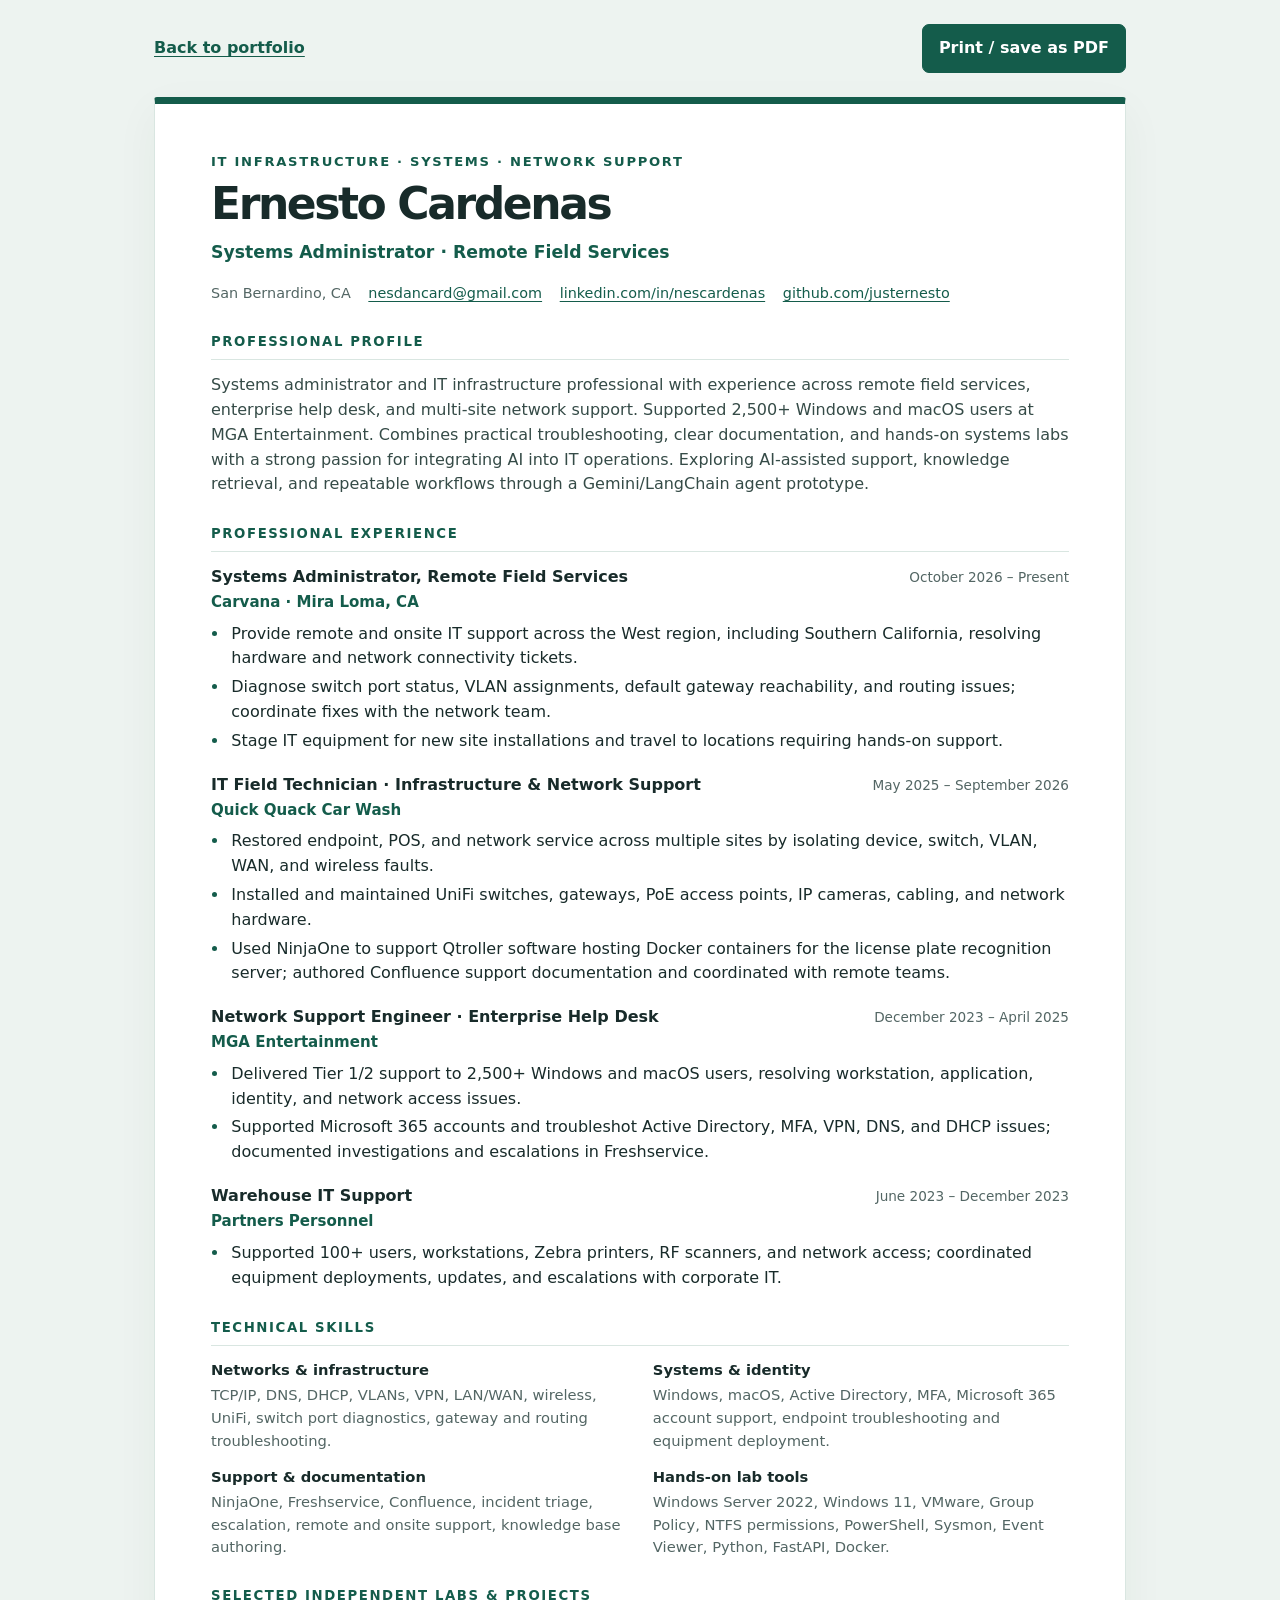
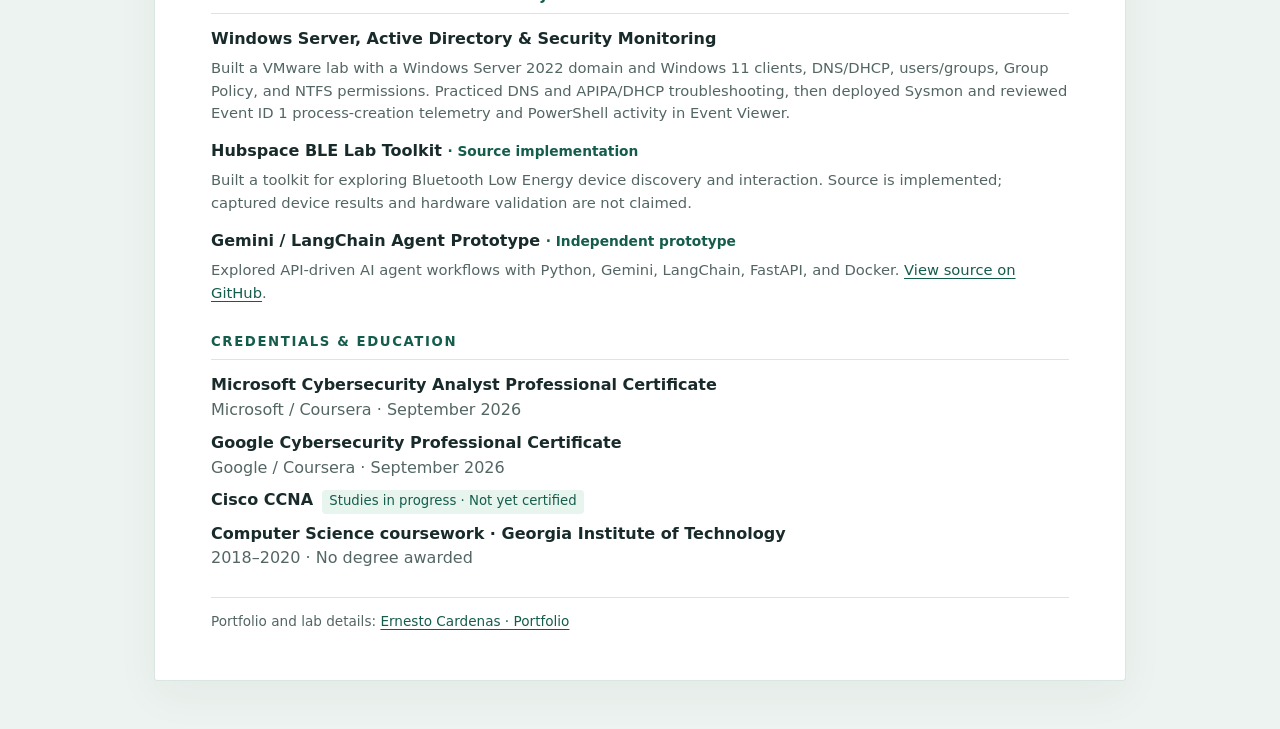
==== resume.html @ 732d1812 "Refresh portfolio with current experience, lab case studies, and interactive systems design" ====
<!DOCTYPE html>
<html lang="en">
<head>
  <meta charset="UTF-8">
  <meta name="viewport" content="width=device-width, initial-scale=1">
  <meta name="description" content="Ernesto Cardenas — Systems Administrator, Remote Field Services. Experience in IT infrastructure, enterprise support, networking, and hands-on systems labs.">
  <meta name="theme-color" content="#164f43">
  <title>Résumé · Ernesto Cardenas</title>
  <style>
    :root { color-scheme: light; --ink:#182b2a; --muted:#536664; --accent:#145c4b; --line:#d9e6e1; --mint:#e7f5ee; }
    * { box-sizing:border-box; }
    html { font-size:16px; }
    body { margin:0; color:var(--ink); background:#edf3f0; font-family:system-ui,-apple-system,BlinkMacSystemFont,"Segoe UI",sans-serif; line-height:1.55; }
    a { color:var(--accent); text-underline-offset:.2em; overflow-wrap:anywhere; }
    a:hover { text-decoration-thickness:2px; }
    a:focus-visible,button:focus-visible { outline:3px solid #16846b; outline-offset:4px; }
    .skip-link { position:fixed; top:.75rem; left:.75rem; padding:.6rem 1rem; background:white; transform:translateY(-200%); z-index:10; }
    .skip-link:focus { transform:translateY(0); }
    .toolbar { max-width:1020px; margin:1.5rem auto; padding:0 1.5rem; display:flex; justify-content:space-between; align-items:center; gap:1rem; }
    .toolbar a { font-weight:650; }
    button { border:1px solid var(--accent); border-radius:7px; padding:.7rem 1rem; color:white; background:var(--accent); font:inherit; font-weight:650; cursor:pointer; }
    button:hover { background:#0d4538; }
    .sheet { max-width:972px; margin:0 auto 3rem; padding:3rem 3.5rem; border:1px solid var(--line); border-top:7px solid var(--accent); border-radius:3px; background:#fff; box-shadow:0 14px 45px #163c2e0c; }
    header { margin-bottom:1.7rem; }
    .eyebrow { margin:0 0 .45rem; color:var(--accent); font-size:.82rem; font-weight:750; letter-spacing:.13em; text-transform:uppercase; }
    h1 { margin:0; font-size:2.75rem; line-height:1.1; letter-spacing:-.055em; font-weight:750; }
    .role { margin:.7rem 0 1rem; color:var(--accent); font-size:1.08rem; font-weight:650; }
    .contact { display:flex; flex-wrap:wrap; gap:.35rem 1.1rem; margin:0; padding:0; list-style:none; color:var(--muted); font-size:.9rem; }
    section { margin-top:1.7rem; }
    h2 { margin:0 0 .85rem; padding-bottom:.4rem; border-bottom:1px solid var(--line); color:var(--accent); font-size:.83rem; font-weight:800; letter-spacing:.12em; text-transform:uppercase; }
    h3 { margin:0; font-size:1rem; line-height:1.35; font-weight:750; }
    p { margin:.45rem 0 0; }
    .summary { color:#354b47; }
    .job { margin-bottom:1.25rem; }
    .job:last-child { margin-bottom:0; }
    .job-top { display:flex; align-items:baseline; justify-content:space-between; gap:1rem; }
    .dates { flex-shrink:0; color:var(--muted); font-size:.85rem; white-space:nowrap; }
    .employer { margin:.2rem 0 .45rem; color:var(--accent); font-size:.94rem; font-weight:600; }
    ul.details { margin:.35rem 0 0; padding-left:1.15rem; }
    .details li { margin:.25rem 0; padding-left:.12rem; }
    .details li::marker { color:var(--accent); }
    .skills { display:grid; grid-template-columns:1fr 1fr; gap:.8rem 1.6rem; margin:0; }
    .skills div { min-width:0; }
    dt { margin:0 0 .15rem; font-weight:750; font-size:.92rem; }
    dd { margin:0; color:var(--muted); font-size:.92rem; }
    .project { margin-bottom:.95rem; }
    .project p { color:var(--muted); font-size:.92rem; }
    .project:last-child { margin-bottom:0; }
    .project-status { color:var(--accent); font-size:.86rem; font-weight:600; }
    .credential-list { margin:0; padding:0; list-style:none; }
    .credential-list li { margin:.5rem 0; }
    .credential-list span { color:var(--muted); }
    .learning { display:inline-block; padding:.1rem .45rem; margin-left:.25rem; border-radius:4px; background:var(--mint); color:var(--accent) !important; font-size:.83rem; }
    footer { margin-top:1.6rem; padding-top:.8rem; border-top:1px solid var(--line); color:var(--muted); font-size:.85rem; }
    @media (max-width:700px) {
      .toolbar { margin:1rem auto; padding:0 1rem; }
      .sheet { margin:0 .7rem 1rem; padding:2rem 1.25rem; }
      h1 { font-size:2.2rem; }
      .job-top { display:block; }
      .dates { display:block; margin-top:.2rem; }
      .skills { grid-template-columns:1fr; }
      .contact { display:block; }
      .contact li { margin-top:.2rem; }
    }
    @media print {
      @page { size:letter; margin:.5in; }
      html { font-size:10pt; }
      body { background:white; line-height:1.35; -webkit-print-color-adjust:exact; print-color-adjust:exact; }
      .toolbar,.skip-link { display:none; }
      .sheet { max-width:none; margin:0; padding:0; border:0; border-radius:0; box-shadow:none; }
      header { margin-bottom:.9rem; padding-top:.5rem; border-top:4px solid var(--accent); }
      h1 { font-size:26pt; }
      .role { margin:.4rem 0 .5rem; }
      section { margin-top:1rem; }
      h2 { margin-bottom:.5rem; padding-bottom:.25rem; break-after:avoid; }
      .job { margin-bottom:.7rem; break-inside:avoid; }
      .job-top { display:flex; }
      .dates { display:inline; margin:0; }
      .skills { display:grid; grid-template-columns:1fr 1fr; gap:.5rem 1.3rem; }
      .project { margin-bottom:.6rem; break-inside:avoid; }
      .credential-list li { margin:.35rem 0; break-inside:avoid; }
      .contact { display:flex; }
      footer { margin-top:.9rem; padding-top:.5rem; }
      a { color:inherit; text-decoration:none; }
      p,li { orphans:2; widows:2; }
    }
  </style>
</head>
<body>
  <a class="skip-link" href="#resume">Skip to résumé</a>
  <div class="toolbar" aria-label="Résumé actions">
    <a href="index.html">Back to portfolio</a>
    <button type="button" id="print-resume">Print / save as PDF</button>
  </div>
  <main class="sheet" id="resume">
    <header>
      <p class="eyebrow">IT infrastructure · Systems · Network support</p>
      <h1>Ernesto Cardenas</h1>
      <p class="role">Systems Administrator · Remote Field Services</p>
      <ul class="contact" aria-label="Contact information">
        <li>San Bernardino, CA</li>
        <li><a href="mailto:nesdancard@gmail.com">nesdancard@gmail.com</a></li>
        <li><a href="https://www.linkedin.com/in/nescardenas" target="_blank" rel="noopener noreferrer">linkedin.com/in/nescardenas</a></li>
        <li><a href="https://github.com/justernesto" target="_blank" rel="noopener noreferrer">github.com/justernesto</a></li>
      </ul>
    </header>

    <section aria-labelledby="summary-title">
      <h2 id="summary-title">Professional profile</h2>
      <p class="summary">Systems administrator and IT infrastructure professional with experience across remote field services, enterprise help desk, and multi-site network support. Supported 2,500+ Windows and macOS users at MGA Entertainment. Combines practical troubleshooting, clear documentation, and hands-on systems labs with a strong passion for integrating AI into IT operations. Exploring AI-assisted support, knowledge retrieval, and repeatable workflows through a Gemini/LangChain agent prototype.</p>
    </section>

    <section aria-labelledby="experience-title">
      <h2 id="experience-title">Professional experience</h2>
      <article class="job">
        <div class="job-top"><h3>Systems Administrator, Remote Field Services</h3><span class="dates">October 2026 – Present</span></div>
        <p class="employer">Carvana · Mira Loma, CA</p>
        <ul class="details">
          <li>Provide remote and onsite IT support across the West region, including Southern California, resolving hardware and network connectivity tickets.</li>
          <li>Diagnose switch port status, VLAN assignments, default gateway reachability, and routing issues; coordinate fixes with the network team.</li>
          <li>Stage IT equipment for new site installations and travel to locations requiring hands-on support.</li>
        </ul>
      </article>
      <article class="job">
        <div class="job-top"><h3>IT Field Technician · Infrastructure &amp; Network Support</h3><span class="dates">May 2025 – September 2026</span></div>
        <p class="employer">Quick Quack Car Wash</p>
        <ul class="details">
          <li>Restored endpoint, POS, and network service across multiple sites by isolating device, switch, VLAN, WAN, and wireless faults.</li>
          <li>Installed and maintained UniFi switches, gateways, PoE access points, IP cameras, cabling, and network hardware.</li>
          <li>Used NinjaOne to support Qtroller software hosting Docker containers for the license plate recognition server; authored Confluence support documentation and coordinated with remote teams.</li>
        </ul>
      </article>
      <article class="job">
        <div class="job-top"><h3>Network Support Engineer · Enterprise Help Desk</h3><span class="dates">December 2023 – April 2025</span></div>
        <p class="employer">MGA Entertainment</p>
        <ul class="details">
          <li>Delivered Tier 1/2 support to 2,500+ Windows and macOS users, resolving workstation, application, identity, and network access issues.</li>
          <li>Supported Microsoft 365 accounts and troubleshot Active Directory, MFA, VPN, DNS, and DHCP issues; documented investigations and escalations in Freshservice.</li>
        </ul>
      </article>
      <article class="job">
        <div class="job-top"><h3>Warehouse IT Support</h3><span class="dates">June 2023 – December 2023</span></div>
        <p class="employer">Partners Personnel</p>
        <ul class="details">
          <li>Supported 100+ users, workstations, Zebra printers, RF scanners, and network access; coordinated equipment deployments, updates, and escalations with corporate IT.</li>
        </ul>
      </article>
    </section>

    <section aria-labelledby="skills-title">
      <h2 id="skills-title">Technical skills</h2>
      <dl class="skills">
        <div><dt>Networks &amp; infrastructure</dt><dd>TCP/IP, DNS, DHCP, VLANs, VPN, LAN/WAN, wireless, UniFi, switch port diagnostics, gateway and routing troubleshooting.</dd></div>
        <div><dt>Systems &amp; identity</dt><dd>Windows, macOS, Active Directory, MFA, Microsoft 365 account support, endpoint troubleshooting and equipment deployment.</dd></div>
        <div><dt>Support &amp; documentation</dt><dd>NinjaOne, Freshservice, Confluence, incident triage, escalation, remote and onsite support, knowledge base authoring.</dd></div>
        <div><dt>Hands-on lab tools</dt><dd>Windows Server 2022, Windows 11, VMware, Group Policy, NTFS permissions, PowerShell, Sysmon, Event Viewer, Python, FastAPI, Docker.</dd></div>
      </dl>
    </section>

    <section aria-labelledby="projects-title">
      <h2 id="projects-title">Selected independent labs &amp; projects</h2>
      <article class="project">
        <h3>Windows Server, Active Directory &amp; Security Monitoring</h3>
        <p>Built a VMware lab with a Windows Server 2022 domain and Windows 11 clients, DNS/DHCP, users/groups, Group Policy, and NTFS permissions. Practiced DNS and APIPA/DHCP troubleshooting, then deployed Sysmon and reviewed Event ID 1 process-creation telemetry and PowerShell activity in Event Viewer.</p>
      </article>
      <article class="project">
        <h3>Hubspace BLE Lab Toolkit <span class="project-status">· Source implementation</span></h3>
        <p>Built a toolkit for exploring Bluetooth Low Energy device discovery and interaction. Source is implemented; captured device results and hardware validation are not claimed.</p>
      </article>
      <article class="project">
        <h3>Gemini / LangChain Agent Prototype <span class="project-status">· Independent prototype</span></h3>
        <p>Explored API-driven AI agent workflows with Python, Gemini, LangChain, FastAPI, and Docker. <a href="https://github.com/justernesto/ai-agents" target="_blank" rel="noopener noreferrer">View source on GitHub</a>.</p>
      </article>
    </section>

    <section aria-labelledby="education-title">
      <h2 id="education-title">Credentials &amp; education</h2>
      <ul class="credential-list">
        <li><strong>Microsoft Cybersecurity Analyst Professional Certificate</strong><br><span>Microsoft / Coursera · September 2026</span></li>
        <li><strong>Google Cybersecurity Professional Certificate</strong><br><span>Google / Coursera · September 2026</span></li>
        <li><strong>Cisco CCNA</strong> <span class="learning">Studies in progress · Not yet certified</span></li>
        <li><strong>Computer Science coursework · Georgia Institute of Technology</strong><br><span>2018–2020 · No degree awarded</span></li>
      </ul>
    </section>
    <footer>Portfolio and lab details: <a href="index.html">Ernesto Cardenas · Portfolio</a></footer>
  </main>
  <script>
    document.getElementById('print-resume').addEventListener('click', function () { window.print(); });
  </script>
</body>
</html>
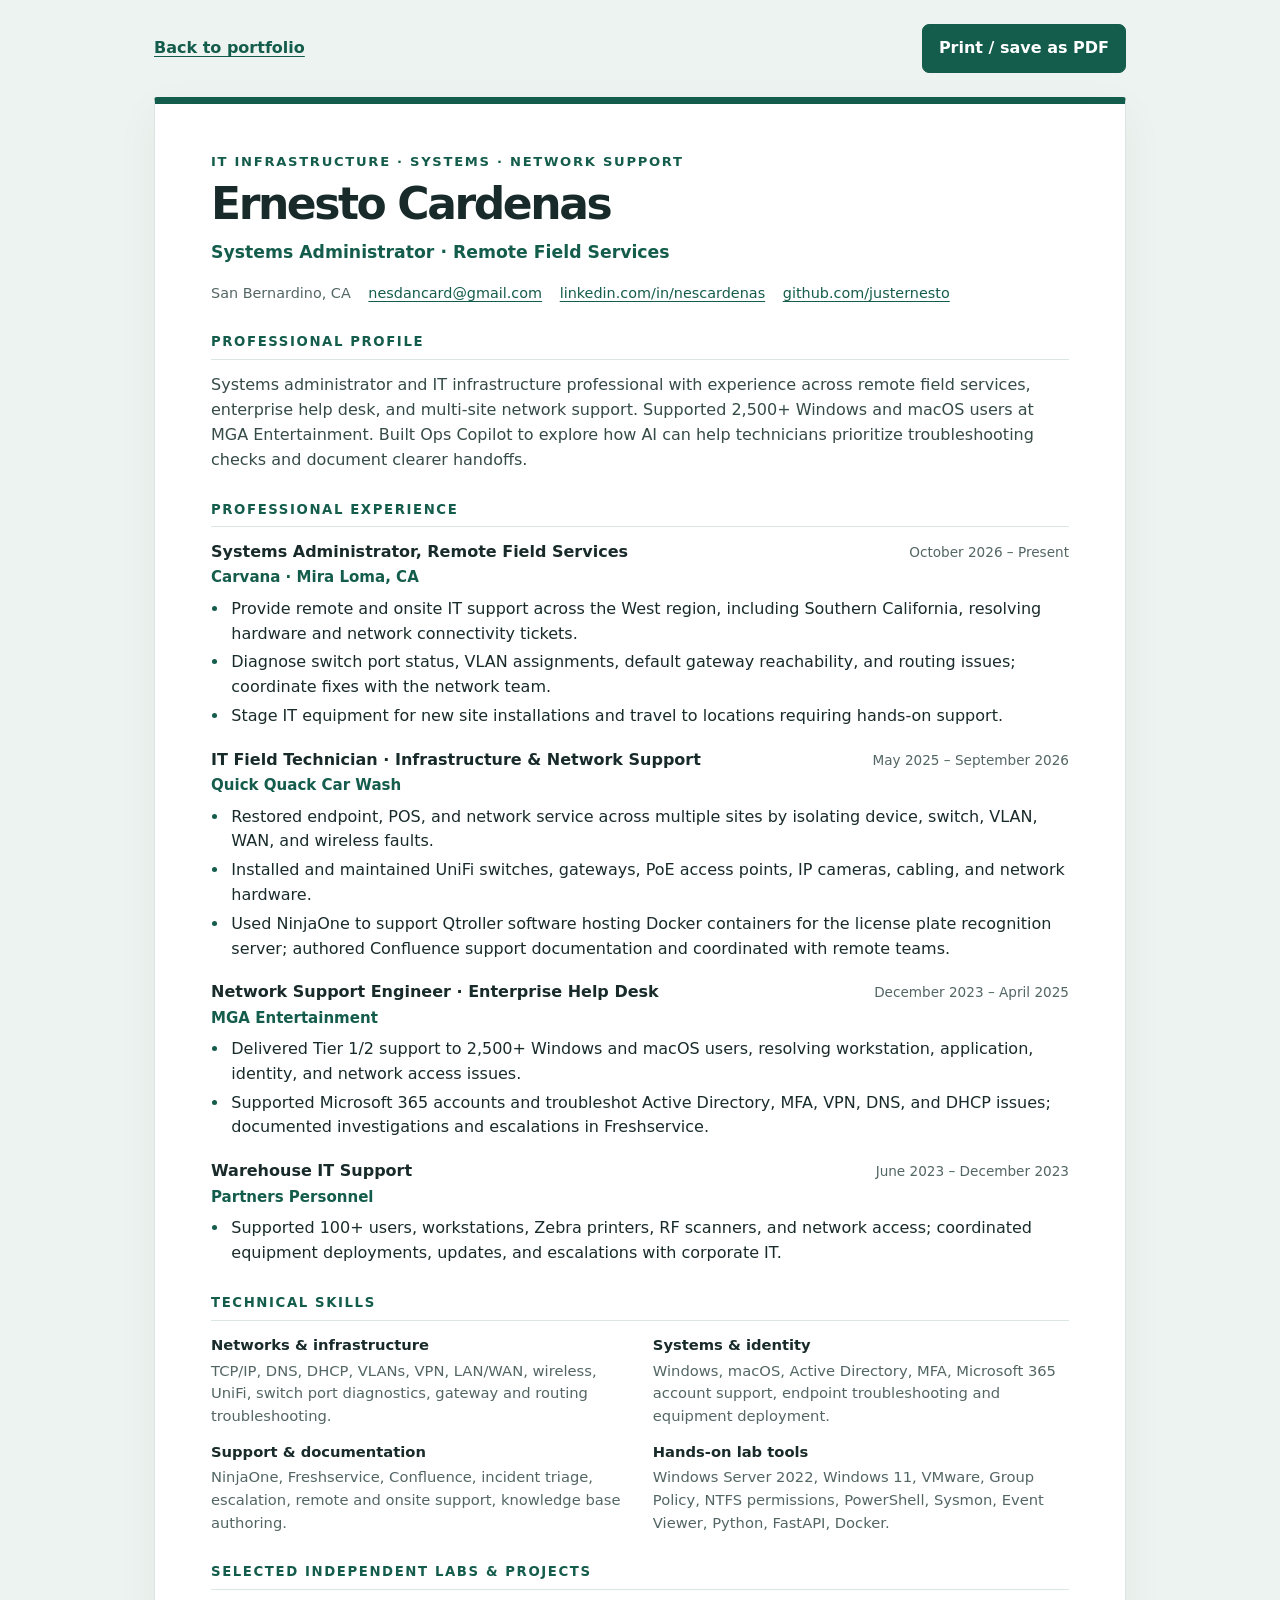
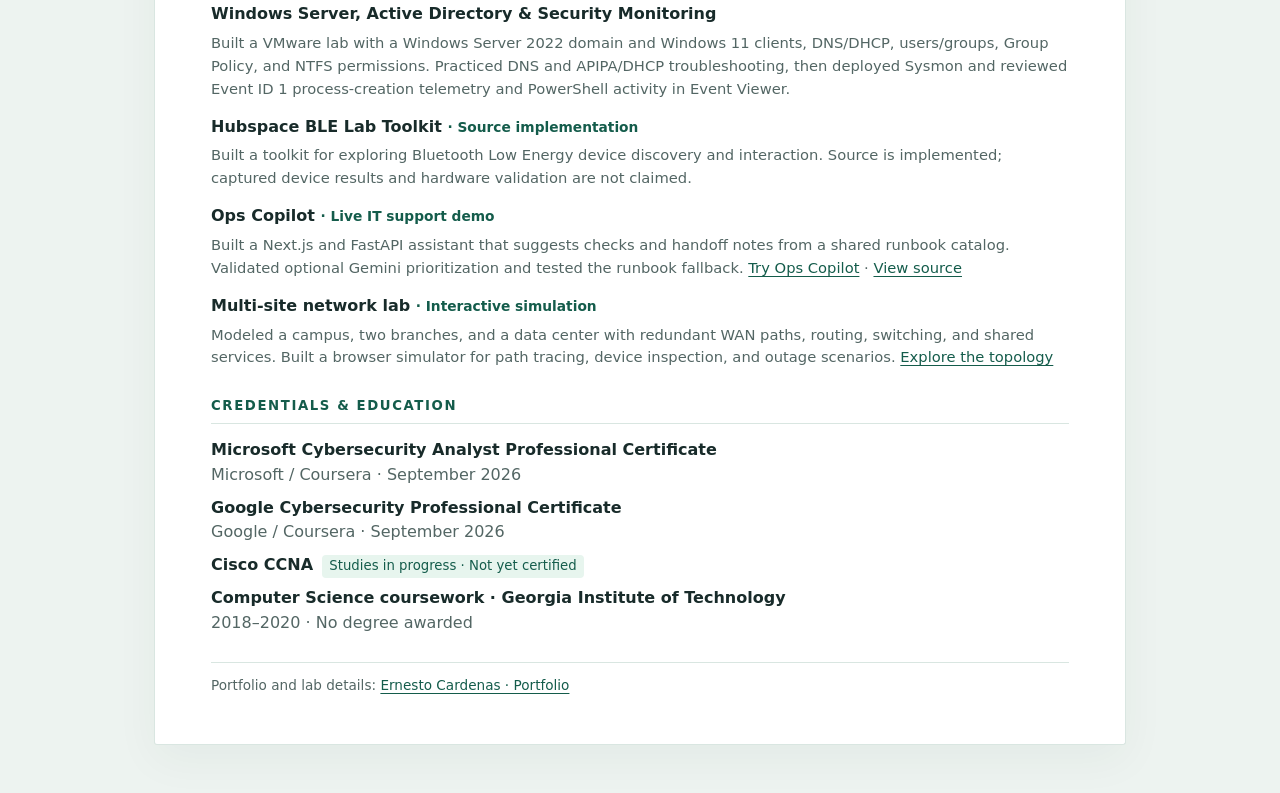
==== commit 04cc2806: "Feature Ops Copilot and expand the multi-site network topology lab" ====
--- a/resume.html
+++ b/resume.html
@@ -107,7 +107,7 @@
 
     <section aria-labelledby="summary-title">
       <h2 id="summary-title">Professional profile</h2>
-      <p class="summary">Systems administrator and IT infrastructure professional with experience across remote field services, enterprise help desk, and multi-site network support. Supported 2,500+ Windows and macOS users at MGA Entertainment. Combines practical troubleshooting, clear documentation, and hands-on systems labs with a strong passion for integrating AI into IT operations. Exploring AI-assisted support, knowledge retrieval, and repeatable workflows through a Gemini/LangChain agent prototype.</p>
+      <p class="summary">Systems administrator and IT infrastructure professional with experience across remote field services, enterprise help desk, and multi-site network support. Supported 2,500+ Windows and macOS users at MGA Entertainment. Built Ops Copilot to explore how AI can help technicians prioritize troubleshooting checks and document clearer handoffs.</p>
     </section>
 
     <section aria-labelledby="experience-title">
@@ -168,8 +168,12 @@
         <p>Built a toolkit for exploring Bluetooth Low Energy device discovery and interaction. Source is implemented; captured device results and hardware validation are not claimed.</p>
       </article>
       <article class="project">
-        <h3>Gemini / LangChain Agent Prototype <span class="project-status">· Independent prototype</span></h3>
-        <p>Explored API-driven AI agent workflows with Python, Gemini, LangChain, FastAPI, and Docker. <a href="https://github.com/justernesto/ai-agents" target="_blank" rel="noopener noreferrer">View source on GitHub</a>.</p>
+        <h3>Ops Copilot <span class="project-status">· Live IT support demo</span></h3>
+        <p>Built a Next.js and FastAPI assistant that suggests checks and handoff notes from a shared runbook catalog. Validated optional Gemini prioritization and tested the runbook fallback. <a href="https://ai-agents-omega-nine.vercel.app/" target="_blank" rel="noopener noreferrer">Try Ops Copilot</a> · <a href="https://github.com/justernesto/ai-agents" target="_blank" rel="noopener noreferrer">View source</a></p>
+      </article>
+      <article class="project">
+        <h3>Multi-site network lab <span class="project-status">· Interactive simulation</span></h3>
+        <p>Modeled a campus, two branches, and a data center with redundant WAN paths, routing, switching, and shared services. Built a browser simulator for path tracing, device inspection, and outage scenarios. <a href="index.html#network-lab">Explore the topology</a></p>
       </article>
     </section>
 
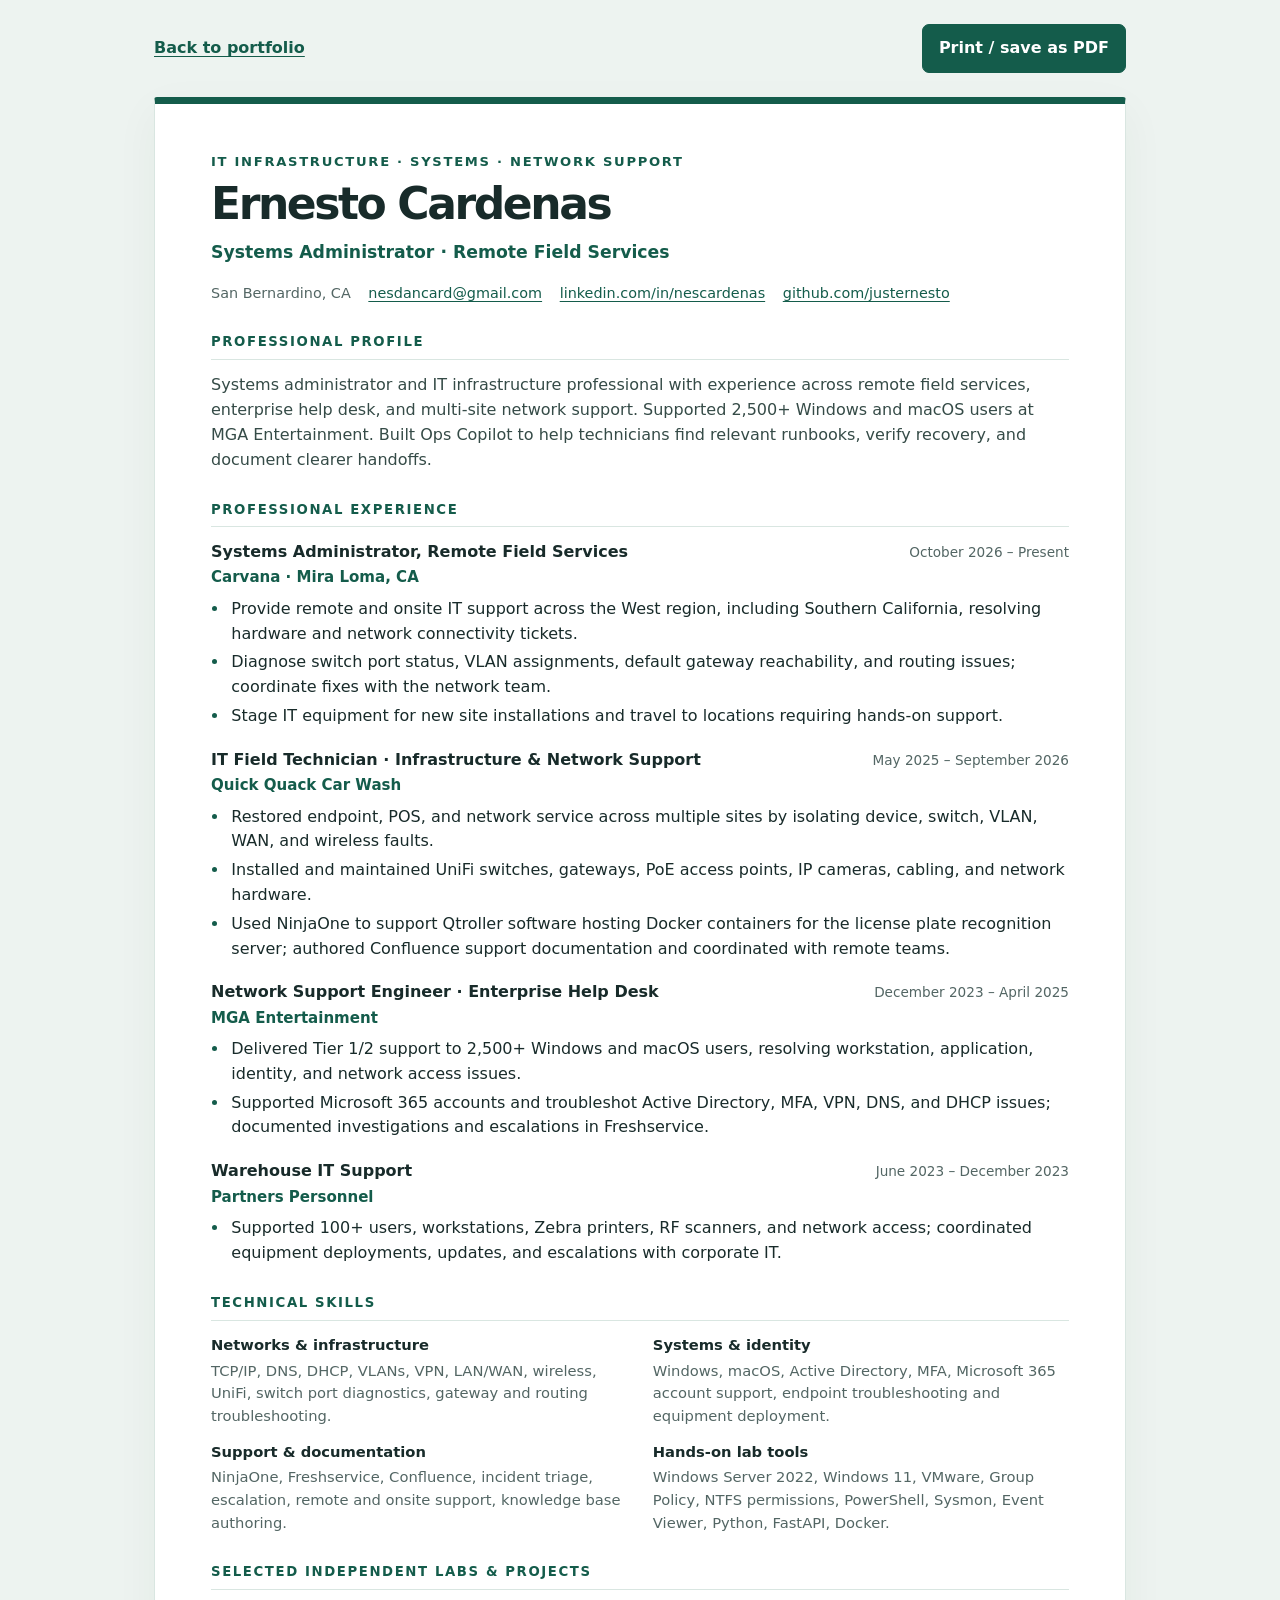
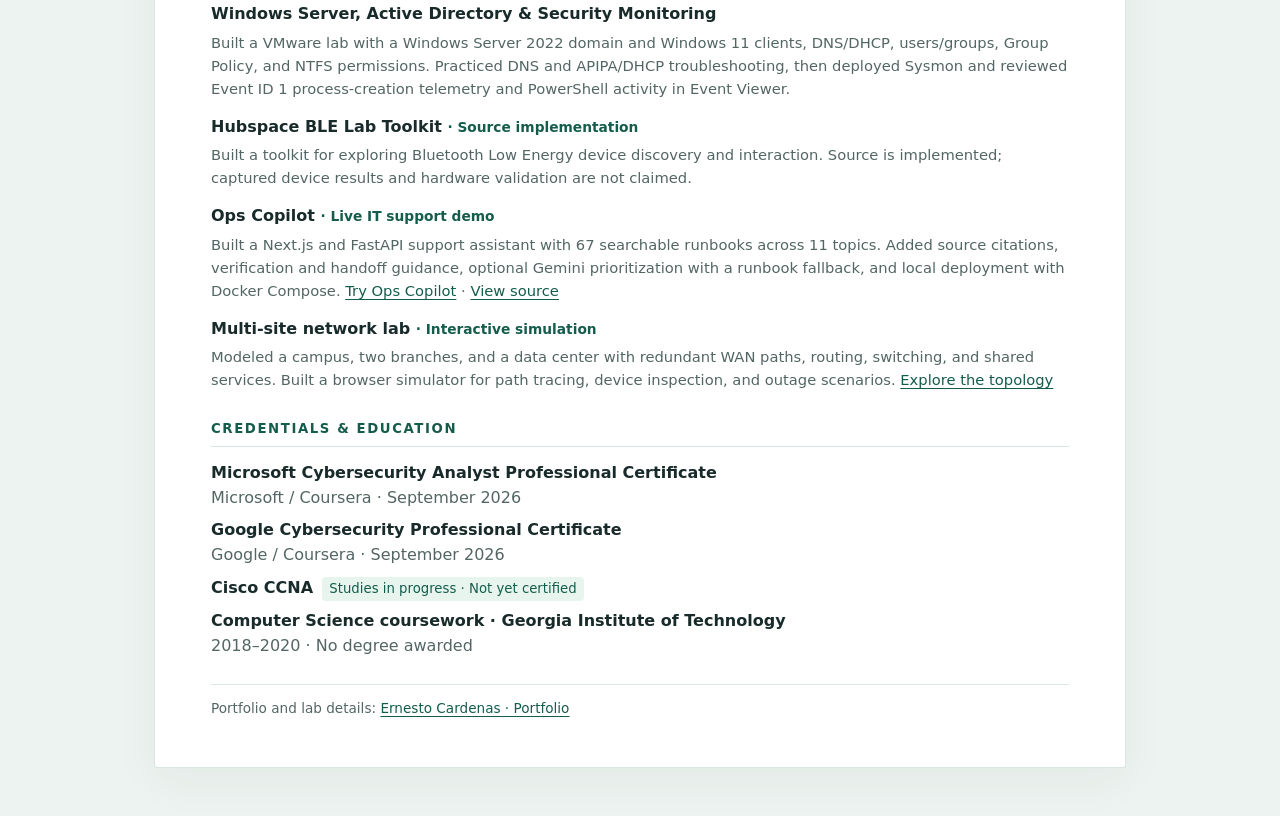
==== commit 38c053b7: "Showcase the expanded Ops Copilot runbook library" ====
--- a/resume.html
+++ b/resume.html
@@ -107,7 +107,7 @@
 
     <section aria-labelledby="summary-title">
       <h2 id="summary-title">Professional profile</h2>
-      <p class="summary">Systems administrator and IT infrastructure professional with experience across remote field services, enterprise help desk, and multi-site network support. Supported 2,500+ Windows and macOS users at MGA Entertainment. Built Ops Copilot to explore how AI can help technicians prioritize troubleshooting checks and document clearer handoffs.</p>
+      <p class="summary">Systems administrator and IT infrastructure professional with experience across remote field services, enterprise help desk, and multi-site network support. Supported 2,500+ Windows and macOS users at MGA Entertainment. Built Ops Copilot to help technicians find relevant runbooks, verify recovery, and document clearer handoffs.</p>
     </section>
 
     <section aria-labelledby="experience-title">
@@ -169,7 +169,7 @@
       </article>
       <article class="project">
         <h3>Ops Copilot <span class="project-status">· Live IT support demo</span></h3>
-        <p>Built a Next.js and FastAPI assistant that suggests checks and handoff notes from a shared runbook catalog. Validated optional Gemini prioritization and tested the runbook fallback. <a href="https://ai-agents-omega-nine.vercel.app/" target="_blank" rel="noopener noreferrer">Try Ops Copilot</a> · <a href="https://github.com/justernesto/ai-agents" target="_blank" rel="noopener noreferrer">View source</a></p>
+        <p>Built a Next.js and FastAPI support assistant with 67 searchable runbooks across 11 topics. Added source citations, verification and handoff guidance, optional Gemini prioritization with a runbook fallback, and local deployment with Docker Compose. <a href="https://ai-agents-omega-nine.vercel.app/" target="_blank" rel="noopener noreferrer">Try Ops Copilot</a> · <a href="https://github.com/justernesto/ai-agents" target="_blank" rel="noopener noreferrer">View source</a></p>
       </article>
       <article class="project">
         <h3>Multi-site network lab <span class="project-status">· Interactive simulation</span></h3>
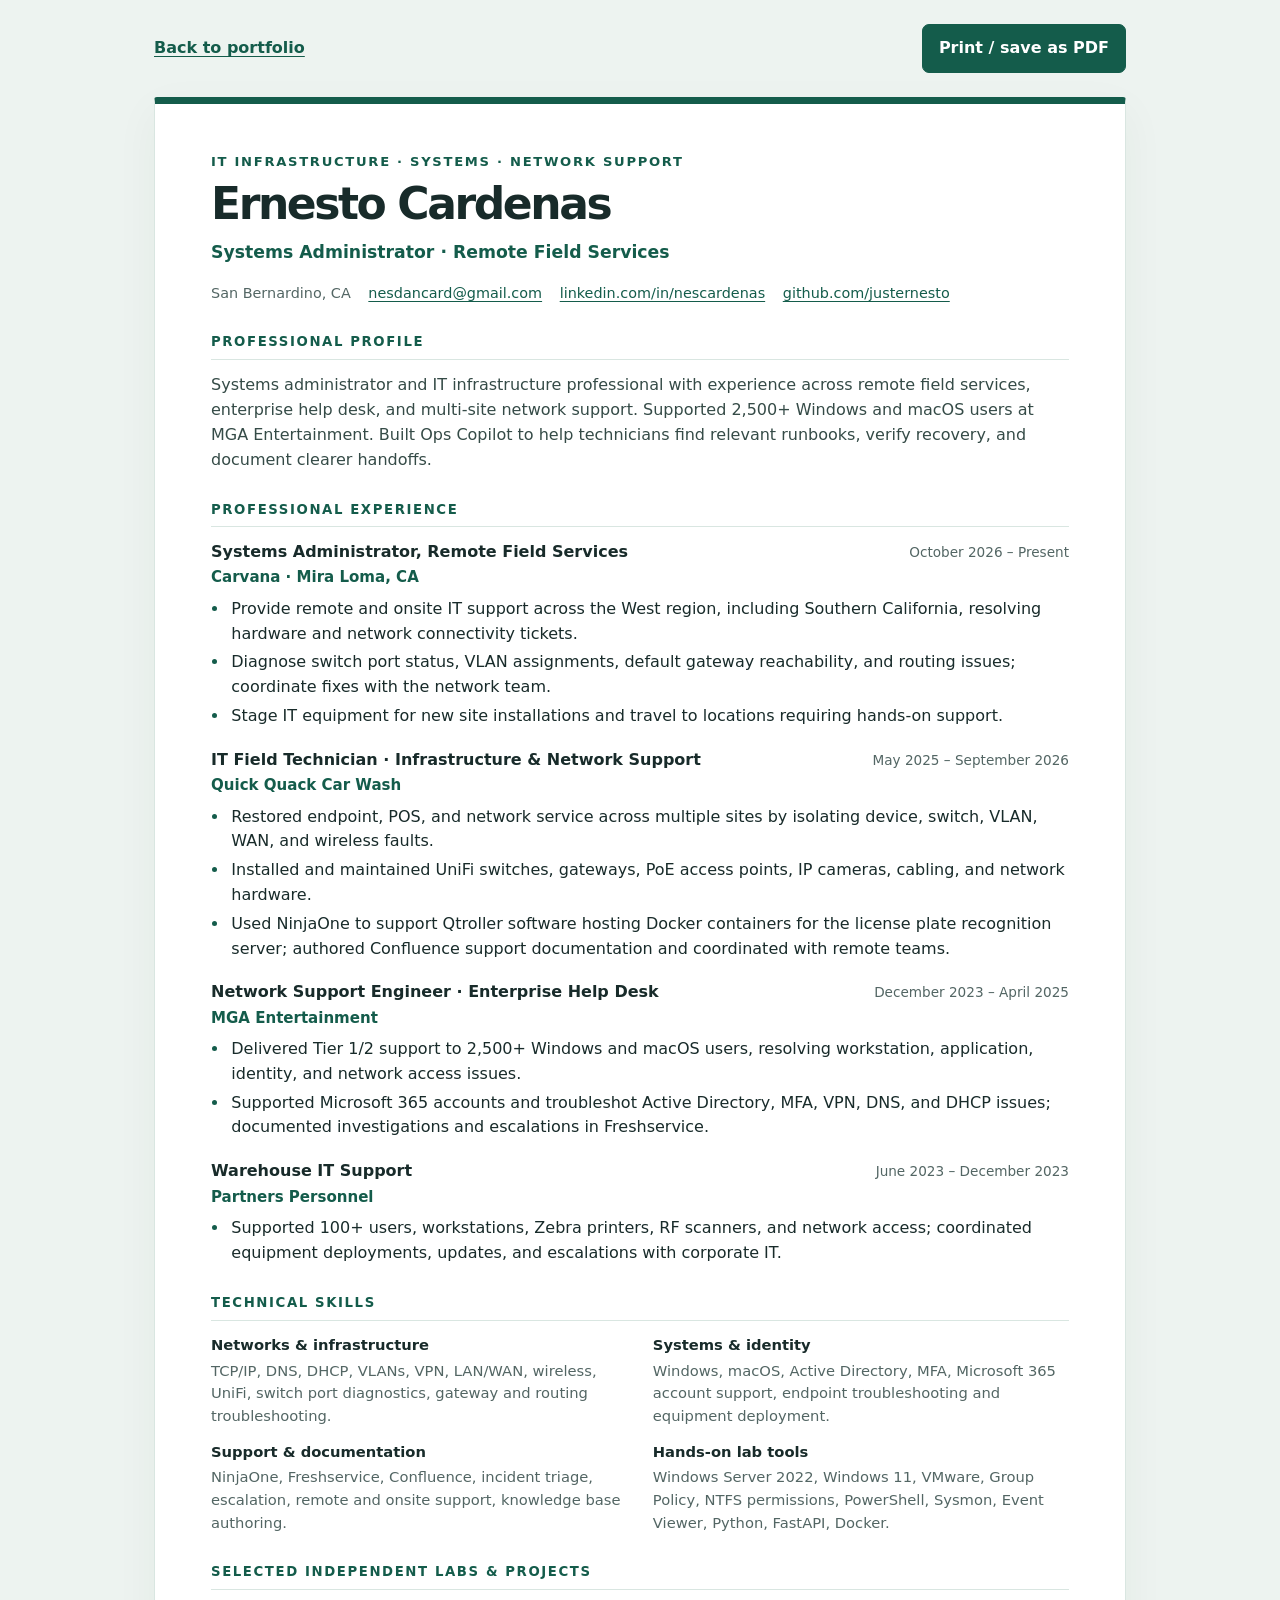
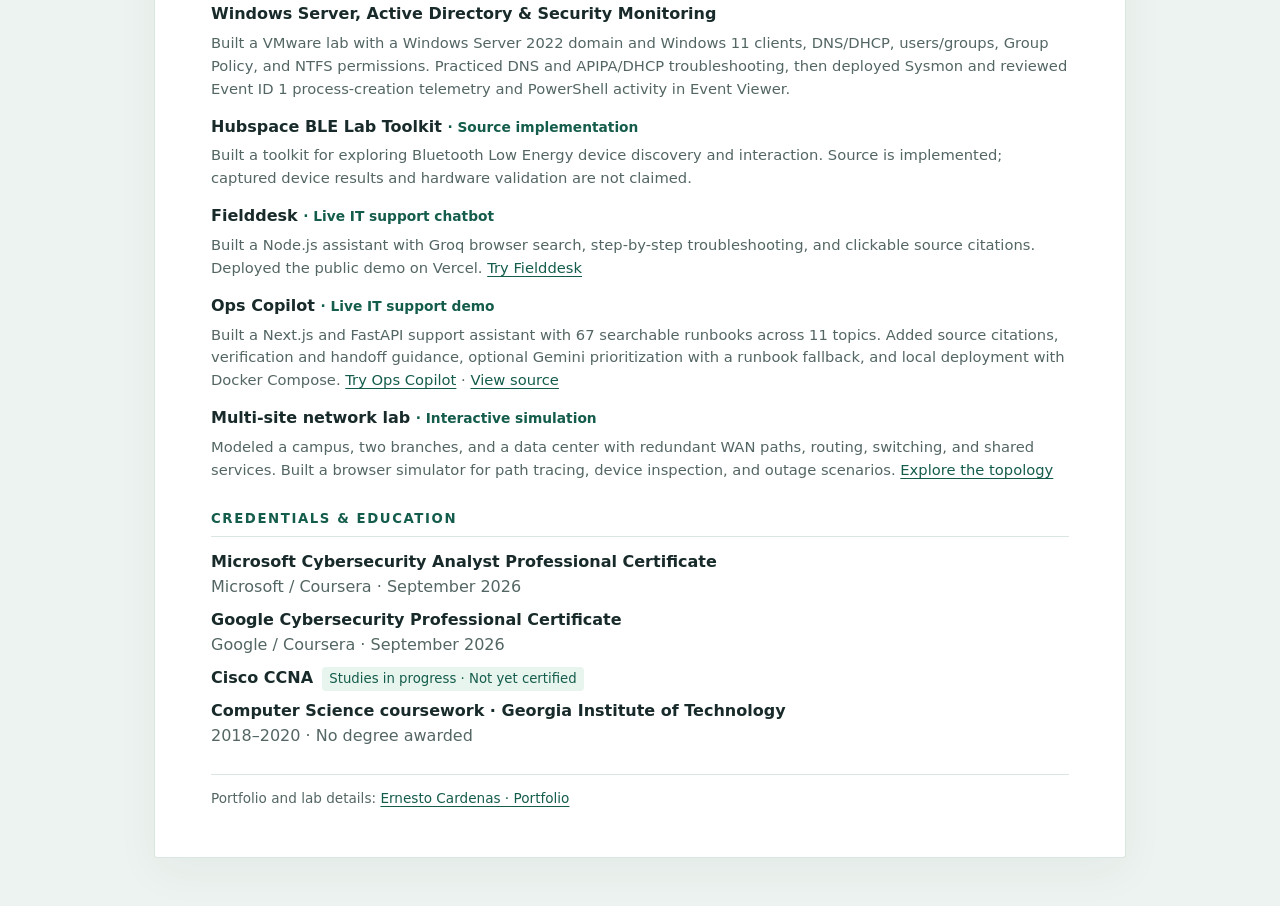
==== commit 6aeb9c51: "Feature Fielddesk alongside Ops Copilot" ====
--- a/resume.html
+++ b/resume.html
@@ -168,6 +168,10 @@
         <p>Built a toolkit for exploring Bluetooth Low Energy device discovery and interaction. Source is implemented; captured device results and hardware validation are not claimed.</p>
       </article>
       <article class="project">
+        <h3>Fielddesk <span class="project-status">· Live IT support chatbot</span></h3>
+        <p>Built a Node.js assistant with Groq browser search, step-by-step troubleshooting, and clickable source citations. Deployed the public demo on Vercel. <a href="https://fielddesk-silk.vercel.app/" target="_blank" rel="noopener noreferrer">Try Fielddesk</a></p>
+      </article>
+      <article class="project">
         <h3>Ops Copilot <span class="project-status">· Live IT support demo</span></h3>
         <p>Built a Next.js and FastAPI support assistant with 67 searchable runbooks across 11 topics. Added source citations, verification and handoff guidance, optional Gemini prioritization with a runbook fallback, and local deployment with Docker Compose. <a href="https://ai-agents-omega-nine.vercel.app/" target="_blank" rel="noopener noreferrer">Try Ops Copilot</a> · <a href="https://github.com/justernesto/ai-agents" target="_blank" rel="noopener noreferrer">View source</a></p>
       </article>
